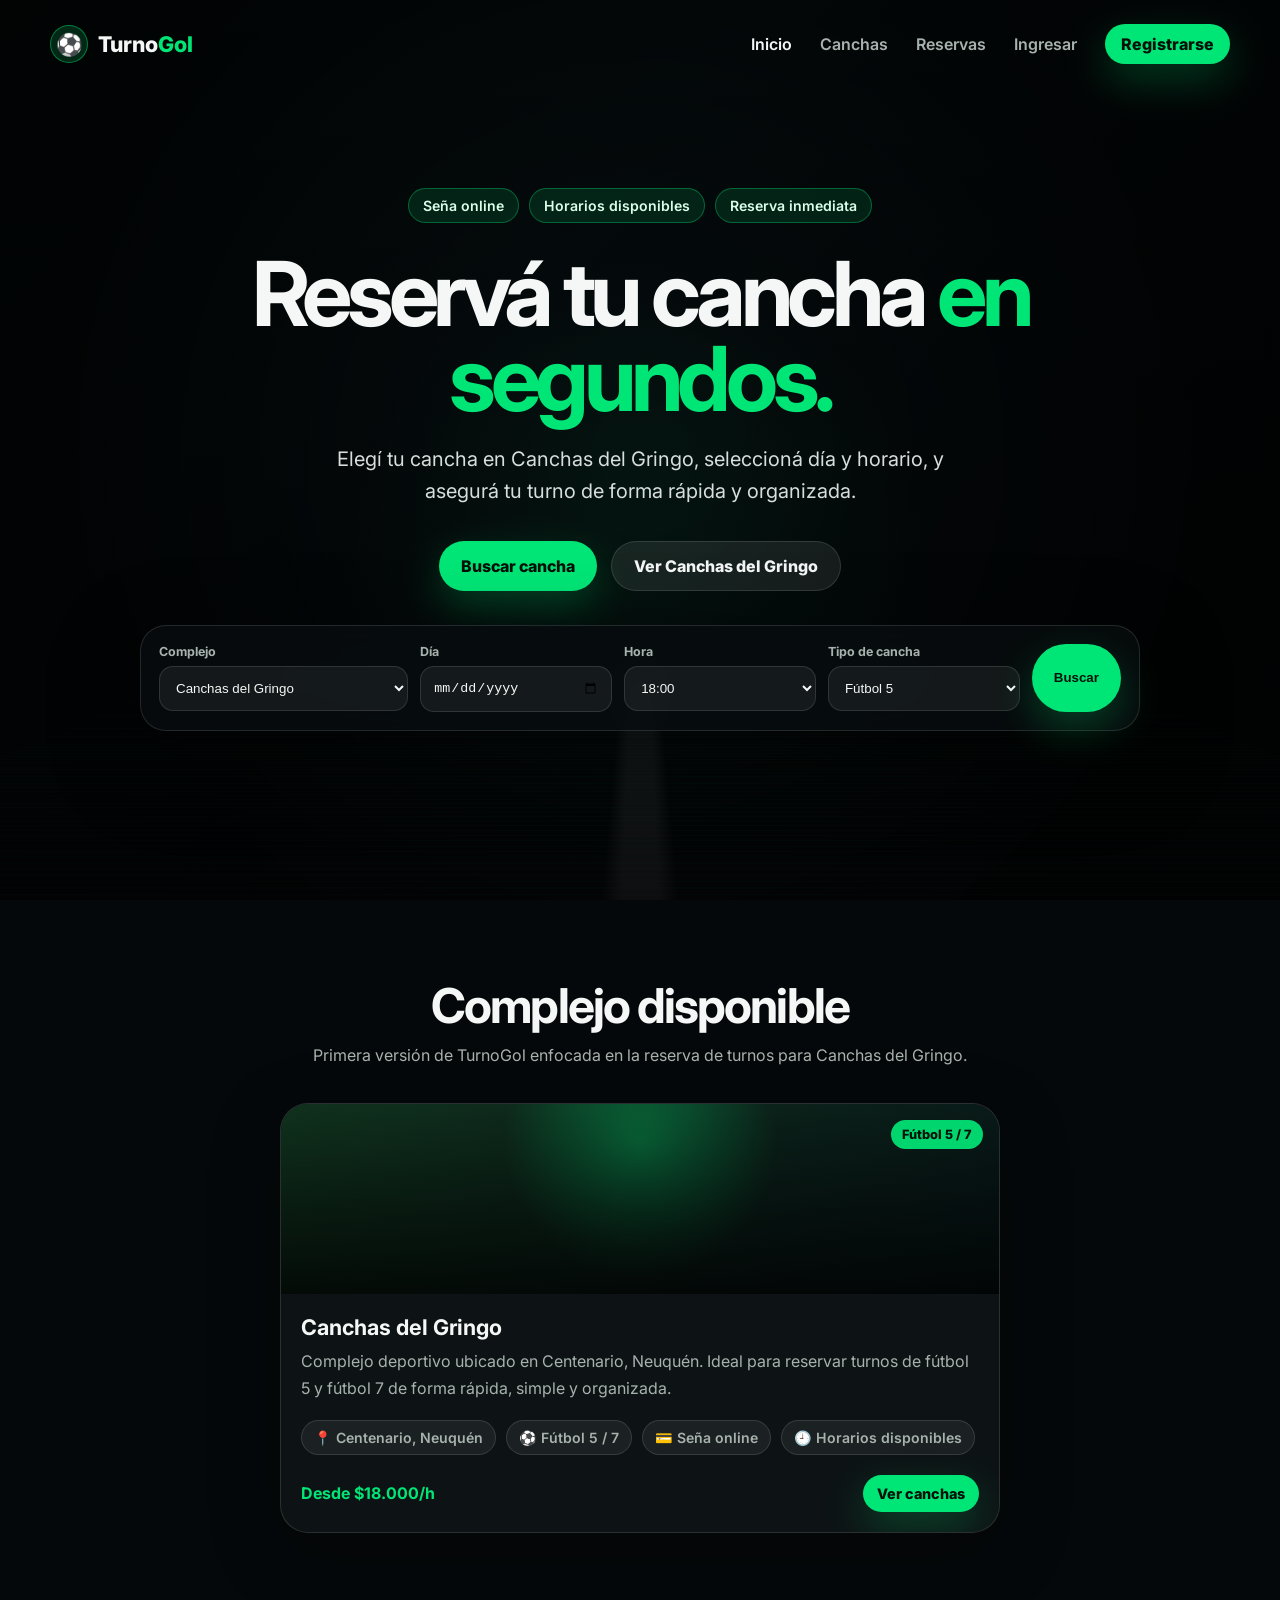
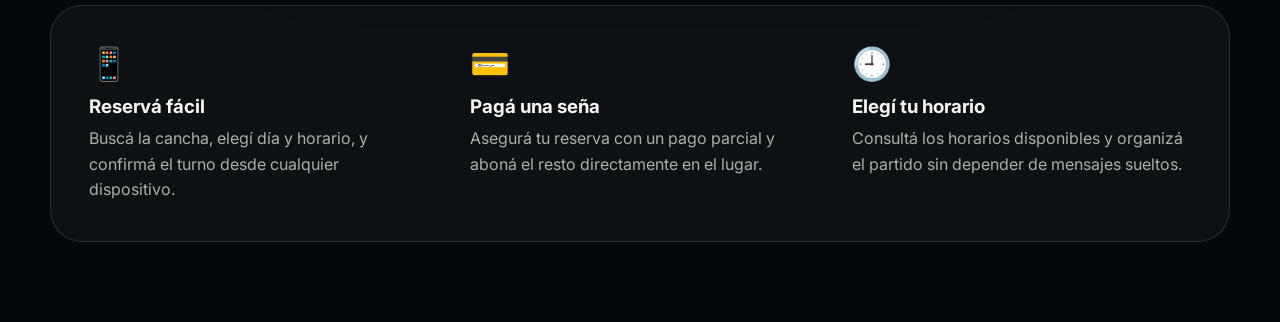
==== index.html @ 286bdc28 "Primer commit" ====
<!DOCTYPE html>
<html lang="es">
<head>
  <meta charset="UTF-8" />
  <meta name="viewport" content="width=device-width, initial-scale=1.0" />

  <title>TurnoGol | Reservá tu cancha</title>

  <link rel="stylesheet" href="css/style.css"/>
</head>
<body>

  <header class="hero">
    <nav class="navbar">
      <a href="index.html" class="logo">
        <span class="logo-icon">⚽</span>
        <span>Turno<span>Gol</span></span>
      </a>

      <button class="menu-btn" id="menuBtn" aria-label="Abrir menú">
        ☰
      </button>

      <ul class="nav-links" id="navLinks">
        <li><a href="index.html" class="active">Inicio</a></li>
        <li><a href="#complejos">Canchas</a></li>
        <li><a href="#reservas">Reservas</a></li>
        <li><a href="#">Ingresar</a></li>
        <li><a href="#" class="btn btn-small">Registrarse</a></li>
      </ul>
    </nav>

    <section class="hero-content">
      <div class="chips">
        <span>Seña online</span>
        <span>Horarios disponibles</span>
        <span>Reserva inmediata</span>
      </div>

      <h1>Reservá tu cancha <span>en segundos.</span></h1>

      <p>
        Elegí tu cancha en Canchas del Gringo, seleccioná día y horario,
        y asegurá tu turno de forma rápida y organizada.
      </p>

      <div class="hero-actions">
        <a href="#busqueda" class="btn">Buscar cancha</a>
        <a href="complejo.html" class="btn btn-secondary">Ver Canchas del Gringo</a>
      </div>

      <form class="search-card" id="busqueda">
        <label>
          Complejo
          <select>
            <option>Canchas del Gringo</option>
          </select>
        </label>

        <label>
          Día
          <input type="date" />
        </label>

        <label>
          Hora
          <select>
            <option>18:00</option>
            <option>19:00</option>
            <option>20:00</option>
            <option>21:00</option>
            <option>22:00</option>
          </select>
        </label>

        <label>
          Tipo de cancha
          <select>
            <option>Fútbol 5</option>
            <option>Fútbol 7</option>
          </select>
        </label>

        <button type="submit" class="btn">Buscar</button>
      </form>
    </section>
  </header>

  <main>

    <section class="section" id="complejos">
      <div class="section-title">
        <h2>Complejo disponible</h2>
        <p>
          Primera versión de TurnoGol enfocada en la reserva de turnos para Canchas del Gringo.
        </p>
      </div>

      <div class="single-complex">
        <article class="complex-card featured-complex">
          <div class="card-img card-img-1">
            <span>Fútbol 5 / 7</span>
          </div>

          <div class="card-body">
            <h3>Canchas del Gringo</h3>

            <p>
              Complejo deportivo ubicado en Centenario, Neuquén. Ideal para reservar
              turnos de fútbol 5 y fútbol 7 de forma rápida, simple y organizada.
            </p>

            <div class="complex-highlights">
              <span>📍 Centenario, Neuquén</span>
              <span>⚽ Fútbol 5 / 7</span>
              <span>💳 Seña online</span>
              <span>🕘 Horarios disponibles</span>
            </div>

            <div class="card-footer">
              <strong>Desde $18.000/h</strong>
              <a href="complejo.html" class="btn btn-card">Ver canchas</a>
            </div>
          </div>
        </article>
      </div>
    </section>

    <section class="benefits" id="reservas">
      <article>
        <span>📱</span>
        <h3>Reservá fácil</h3>
        <p>
          Buscá la cancha, elegí día y horario, y confirmá el turno desde cualquier dispositivo.
        </p>
      </article>

      <article>
        <span>💳</span>
        <h3>Pagá una seña</h3>
        <p>
          Asegurá tu reserva con un pago parcial y aboná el resto directamente en el lugar.
        </p>
      </article>

      <article>
        <span>🕘</span>
        <h3>Elegí tu horario</h3>
        <p>
          Consultá los horarios disponibles y organizá el partido sin depender de mensajes sueltos.
        </p>
      </article>
    </section>

  </main>

  <script src="js/app.js"></script>
</body>
</html>
---- css/style.css ----
@import url('https://fonts.googleapis.com/css2?family=Inter:wght@400;500;600;700;800&display=swap');

:root {
  --bg: #05080a;
  --panel-solid: #0d1315;
  --green: #00e676;
  --white: #f5f7f6;
  --muted: #a8b2ad;
  --border: rgba(255,255,255,0.12);
}

* {
  margin: 0;
  padding: 0;
  box-sizing: border-box;
}

html {
  scroll-behavior: smooth;
}

body {
  font-family: 'Inter', system-ui, sans-serif;
  color: var(--white);
  background: var(--bg);
}

a {
  color: inherit;
  text-decoration: none;
}

/* ============================= */
/* HERO / HOME */
/* ============================= */

.hero {
  min-height: 100vh;
  position: relative;
  overflow: hidden;
  background:
    linear-gradient(180deg, rgba(5,8,10,0.45), rgba(5,8,10,0.98)),
    radial-gradient(circle at center 65%, rgba(0,230,118,0.28), transparent 35%),
    linear-gradient(135deg, #06100b 0%, #071417 35%, #020405 100%);
}

.hero::before {
  content: "";
  position: absolute;
  inset: 0;
  background:
    linear-gradient(
      90deg,
      transparent 48%,
      rgba(255,255,255,0.18) 49%,
      rgba(255,255,255,0.18) 51%,
      transparent 52%
    ),
    repeating-linear-gradient(
      0deg,
      rgba(0,230,118,0.08) 0 2px,
      transparent 2px 10px
    );
  opacity: .45;
  transform: perspective(800px) rotateX(62deg) translateY(230px) scale(1.5);
  transform-origin: bottom;
}

.hero::after {
  content: "";
  position: absolute;
  inset: 0;
  background: radial-gradient(circle at center, transparent 0%, rgba(0,0,0,0.62) 72%);
  pointer-events: none;
}

/* ============================= */
/* NAVBAR */
/* ============================= */

.navbar {
  position: relative;
  z-index: 2;
  width: min(1180px, calc(100% - 32px));
  margin: 0 auto;
  padding: 24px 0;
  display: flex;
  align-items: center;
  justify-content: space-between;
}

.logo {
  display: flex;
  align-items: center;
  gap: 10px;
  font-weight: 800;
  font-size: 1.35rem;
}

.logo span span {
  color: var(--green);
}

.logo-icon {
  display: grid;
  place-items: center;
  width: 38px;
  height: 38px;
  background: rgba(0,230,118,0.16);
  border: 1px solid rgba(0,230,118,0.45);
  border-radius: 999px;
}

.nav-links {
  display: flex;
  align-items: center;
  gap: 28px;
  list-style: none;
  font-weight: 600;
  color: var(--muted);
}

.nav-links a:hover,
.nav-links .active {
  color: var(--white);
}

.menu-btn {
  display: none;
  border: none;
  background: rgba(255,255,255,0.08);
  color: var(--white);
  border-radius: 10px;
  padding: 10px 12px;
  font-size: 1.2rem;
  cursor: pointer;
}

/* ============================= */
/* CONTENIDO HERO */
/* ============================= */

.hero-content {
  position: relative;
  z-index: 2;
  width: min(1080px, calc(100% - 32px));
  margin: 0 auto;
  padding: 100px 0 80px;
  text-align: center;
}

.chips {
  display: flex;
  justify-content: center;
  flex-wrap: wrap;
  gap: 10px;
  margin-bottom: 28px;
}

.chips span {
  padding: 8px 14px;
  border: 1px solid rgba(0,230,118,0.35);
  background: rgba(0,230,118,0.12);
  color: #d9ffe9;
  border-radius: 999px;
  font-size: 0.88rem;
  font-weight: 600;
}

h1 {
  font-size: clamp(2.4rem, 7vw, 5.8rem);
  line-height: 0.95;
  letter-spacing: -0.06em;
  max-width: 900px;
  margin: 0 auto 22px;
}

h1 span {
  color: var(--green);
}

.hero-content > p {
  max-width: 680px;
  margin: 0 auto;
  color: #d7dedb;
  font-size: clamp(1rem, 2vw, 1.25rem);
  line-height: 1.6;
}

.hero-actions {
  display: flex;
  justify-content: center;
  gap: 14px;
  margin: 34px 0;
  flex-wrap: wrap;
}

/* ============================= */
/* BOTONES */
/* ============================= */

.btn {
  display: inline-flex;
  align-items: center;
  justify-content: center;
  border: none;
  cursor: pointer;
  background: var(--green);
  color: #031007;
  font-weight: 800;
  border-radius: 999px;
  padding: 14px 22px;
  box-shadow: 0 16px 40px rgba(0,230,118,0.24);
  transition: transform .2s ease, background .2s ease;
}

.btn:hover {
  transform: translateY(-2px);
  background: #32ff96;
}

.btn-secondary {
  background: rgba(255,255,255,0.08);
  color: var(--white);
  border: 1px solid var(--border);
  box-shadow: none;
}

.btn-small {
  padding: 10px 16px;
}

.btn-card {
  padding: 10px 14px;
  font-size: 0.9rem;
  white-space: nowrap;
}

.full-btn {
  width: 100%;
}

/* ============================= */
/* BUSCADOR HOME */
/* ============================= */

.search-card {
  width: min(1000px, 100%);
  margin: 0 auto;
  padding: 18px;
  display: grid;
  grid-template-columns: 1.3fr 1fr 1fr 1fr auto;
  gap: 12px;
  background: rgba(8, 13, 15, 0.82);
  backdrop-filter: blur(16px);
  border: 1px solid var(--border);
  border-radius: 26px;
  box-shadow: 0 28px 90px rgba(0,0,0,0.42);
}

.search-card label {
  text-align: left;
  font-size: 0.78rem;
  color: var(--muted);
  font-weight: 700;
}

.search-card input,
.search-card select {
  width: 100%;
  margin-top: 7px;
  padding: 13px 12px;
  border-radius: 14px;
  border: 1px solid var(--border);
  background: rgba(255,255,255,0.06);
  color: var(--white);
  outline: none;
}

.search-card option {
  color: #111;
}

/* ============================= */
/* SECCIONES GENERALES */
/* ============================= */

.section {
  width: min(1180px, calc(100% - 32px));
  margin: 0 auto;
  padding: 76px 0 38px;
}

.section-title {
  text-align: center;
  margin-bottom: 34px;
}

.section-title h2 {
  font-size: clamp(2rem, 4vw, 3rem);
  letter-spacing: -0.04em;
}

.section-title p {
  margin-top: 8px;
  color: var(--muted);
  line-height: 1.6;
}

/* ============================= */
/* CARD COMPLEJO HOME */
/* ============================= */

.cards {
  display: grid;
  grid-template-columns: repeat(3, 1fr);
  gap: 22px;
}

.single-complex {
  width: min(720px, 100%);
  margin: 0 auto;
}

.complex-card {
  overflow: hidden;
  background: var(--panel-solid);
  border: 1px solid var(--border);
  border-radius: 28px;
  box-shadow: 0 20px 70px rgba(0,0,0,0.28);
}

.card-img {
  min-height: 190px;
  position: relative;
  background:
    linear-gradient(180deg, transparent, rgba(0,0,0,0.75)),
    radial-gradient(circle at 50% 20%, rgba(0,230,118,0.35), transparent 35%),
    linear-gradient(135deg, #10321d, #071417);
}

.card-img-2 {
  background: linear-gradient(135deg, #091f34, #0d301c);
}

.card-img-3 {
  background: linear-gradient(135deg, #19310d, #10171a);
}

.card-img span {
  position: absolute;
  top: 16px;
  right: 16px;
  background: rgba(0,230,118,0.92);
  color: #041008;
  padding: 7px 11px;
  border-radius: 999px;
  font-size: 0.8rem;
  font-weight: 800;
}

.card-body {
  padding: 20px;
}

.card-body h3 {
  font-size: 1.35rem;
  margin-bottom: 7px;
}

.card-body p {
  color: var(--muted);
}

.featured-complex .card-body p {
  line-height: 1.7;
  margin-top: 8px;
}

.complex-highlights {
  display: flex;
  flex-wrap: wrap;
  gap: 10px;
  margin: 18px 0 6px;
}

.complex-highlights span {
  padding: 8px 12px;
  border-radius: 999px;
  background: rgba(255,255,255,0.06);
  border: 1px solid var(--border);
  color: var(--muted);
  font-size: .88rem;
  font-weight: 600;
}

.card-footer {
  margin-top: 20px;
  display: flex;
  align-items: center;
  justify-content: space-between;
  gap: 12px;
}

.card-footer strong {
  color: var(--green);
}

/* ============================= */
/* BENEFICIOS */
/* ============================= */

.benefits {
  width: min(1180px, calc(100% - 32px));
  margin: 34px auto 80px;
  padding: 28px;
  display: grid;
  grid-template-columns: repeat(3, 1fr);
  gap: 22px;
  background: rgba(255,255,255,0.04);
  border: 1px solid var(--border);
  border-radius: 32px;
}

.benefits article {
  padding: 10px;
}

.benefits span {
  font-size: 2rem;
}

.benefits h3 {
  margin: 12px 0 8px;
}

.benefits p {
  color: var(--muted);
  line-height: 1.6;
}

/* ============================= */
/* HEADER PÁGINAS INTERNAS */
/* ============================= */

.page-header {
  background: rgba(5, 8, 10, 0.96);
  border-bottom: 1px solid var(--border);
}

/* ============================= */
/* PÁGINA DETALLE DEL COMPLEJO */
/* ============================= */

.complex-page {
  background:
    radial-gradient(circle at top right, rgba(0,230,118,0.16), transparent 32%),
    var(--bg);
  min-height: 100vh;
}

.complex-hero {
  width: min(1180px, calc(100% - 32px));
  margin: 0 auto;
  padding: 70px 0 48px;
  display: grid;
  grid-template-columns: 1.1fr .9fr;
  gap: 34px;
  align-items: center;
}

.complex-info h1 {
  font-size: clamp(2.6rem, 6vw, 5rem);
  line-height: .95;
  letter-spacing: -0.06em;
  margin: 18px 0 20px;
}

.complex-info p {
  color: #d7dedb;
  line-height: 1.7;
  max-width: 680px;
  font-size: 1.05rem;
}

.tag {
  display: inline-flex;
  padding: 8px 14px;
  border-radius: 999px;
  background: rgba(0,230,118,0.12);
  border: 1px solid rgba(0,230,118,0.35);
  color: #d9ffe9;
  font-weight: 700;
  font-size: .88rem;
}

.complex-meta {
  display: flex;
  flex-wrap: wrap;
  gap: 12px;
  margin: 26px 0;
}

.complex-meta span {
  background: rgba(255,255,255,0.06);
  border: 1px solid var(--border);
  color: var(--muted);
  padding: 10px 14px;
  border-radius: 999px;
  font-weight: 600;
}

.complex-actions {
  display: flex;
  gap: 14px;
  flex-wrap: wrap;
}

.complex-photo {
  min-height: 420px;
  position: relative;
  border-radius: 34px;
  overflow: hidden;
  border: 1px solid var(--border);
  background:
    linear-gradient(180deg, transparent, rgba(0,0,0,0.78)),
    radial-gradient(circle at center, rgba(0,230,118,0.25), transparent 38%),
    linear-gradient(135deg, #10321d, #071417 55%, #020405);
  box-shadow: 0 28px 90px rgba(0,0,0,0.42);
}

.complex-photo::before {
  content: "";
  position: absolute;
  inset: 0;
  background:
    linear-gradient(
      90deg,
      transparent 48%,
      rgba(255,255,255,0.28) 49%,
      rgba(255,255,255,0.28) 51%,
      transparent 52%
    ),
    repeating-linear-gradient(
      0deg,
      rgba(0,230,118,0.08) 0 2px,
      transparent 2px 12px
    );
  transform: perspective(700px) rotateX(58deg) translateY(140px) scale(1.4);
  transform-origin: bottom;
  opacity: .65;
}

.photo-badge {
  position: absolute;
  left: 22px;
  bottom: 22px;
  z-index: 2;
  padding: 14px 18px;
  border-radius: 20px;
  background: rgba(5,8,10,0.82);
  border: 1px solid var(--border);
  backdrop-filter: blur(14px);
  color: var(--muted);
}

.photo-badge strong {
  display: block;
  color: var(--green);
  font-size: 1.5rem;
  margin-top: 4px;
}

.complex-layout {
  width: min(1180px, calc(100% - 32px));
  margin: 0 auto;
  padding: 20px 0 80px;
  display: grid;
  grid-template-columns: 1fr 360px;
  gap: 28px;
  align-items: start;
}

.complex-main {
  display: grid;
  gap: 24px;
}

.info-card,
.booking-panel {
  background: rgba(255,255,255,0.045);
  border: 1px solid var(--border);
  border-radius: 28px;
  padding: 26px;
  box-shadow: 0 24px 70px rgba(0,0,0,0.22);
}

.info-card h2,
.booking-panel h2 {
  font-size: 1.6rem;
  margin-bottom: 16px;
  letter-spacing: -0.03em;
}

.info-card > p {
  color: var(--muted);
  line-height: 1.7;
}

.features-grid {
  display: grid;
  grid-template-columns: repeat(3, 1fr);
  gap: 18px;
  margin-top: 24px;
}

.features-grid article {
  background: rgba(255,255,255,0.045);
  border: 1px solid var(--border);
  border-radius: 22px;
  padding: 18px;
}

.features-grid span {
  font-size: 1.7rem;
}

.features-grid h3 {
  margin: 12px 0 8px;
}

.features-grid p {
  color: var(--muted);
  line-height: 1.5;
  font-size: .95rem;
}

.field-list {
  display: grid;
  gap: 14px;
}

.field-card {
  display: grid;
  grid-template-columns: 1fr auto auto;
  align-items: center;
  gap: 18px;
  padding: 18px;
  border-radius: 22px;
  background: rgba(255,255,255,0.045);
  border: 1px solid var(--border);
}

.field-card h3 {
  margin-bottom: 6px;
}

.field-card p {
  color: var(--muted);
}

.field-price {
  text-align: right;
}

.field-price strong {
  display: block;
  color: var(--green);
  font-size: 1.2rem;
}

.field-price span {
  color: var(--muted);
  font-size: .85rem;
}

.schedule-grid {
  display: grid;
  grid-template-columns: repeat(6, 1fr);
  gap: 12px;
}

.schedule-grid button {
  padding: 14px;
  border-radius: 16px;
  border: 1px solid rgba(0,230,118,0.35);
  background: rgba(0,230,118,0.11);
  color: #d9ffe9;
  font-weight: 800;
  cursor: pointer;
}

.schedule-grid button:hover {
  background: rgba(0,230,118,0.2);
}

.schedule-grid .disabled {
  opacity: .35;
  cursor: not-allowed;
  border-color: var(--border);
  background: rgba(255,255,255,0.04);
}

.small-note {
  margin-top: 14px;
  color: var(--muted);
  font-size: .9rem;
}

.booking-panel {
  position: sticky;
  top: 18px;
}

.booking-form {
  display: grid;
  gap: 16px;
}

.booking-form label {
  color: var(--muted);
  font-size: .84rem;
  font-weight: 700;
}

.booking-form input,
.booking-form select {
  width: 100%;
  margin-top: 8px;
  padding: 14px 12px;
  border-radius: 16px;
  border: 1px solid var(--border);
  background: rgba(255,255,255,0.06);
  color: var(--white);
  outline: none;
}

.booking-form option {
  color: #111;
}

.summary-box {
  display: grid;
  gap: 12px;
  padding: 16px;
  border-radius: 20px;
  background: rgba(0,230,118,0.08);
  border: 1px solid rgba(0,230,118,0.25);
}

.summary-box div {
  display: flex;
  justify-content: space-between;
  gap: 12px;
}

.summary-box span {
  color: var(--muted);
}

.summary-box strong {
  color: var(--green);
}

/* ============================= */
/* PÁGINA DE RESERVA */
/* ============================= */

.reserve-page {
  min-height: 100vh;
  background:
    radial-gradient(circle at top left, rgba(0,230,118,0.16), transparent 34%),
    var(--bg);
  padding-bottom: 80px;
}

.reserve-header {
  width: min(900px, calc(100% - 32px));
  margin: 0 auto;
  padding: 70px 0 34px;
  text-align: center;
}

.reserve-header h1 {
  font-size: clamp(2.5rem, 6vw, 4.8rem);
  line-height: .95;
  letter-spacing: -0.06em;
  margin: 18px 0;
}

.reserve-header p {
  color: var(--muted);
  line-height: 1.7;
  font-size: 1.05rem;
}

.reserve-layout {
  width: min(1180px, calc(100% - 32px));
  margin: 0 auto;
  display: grid;
  grid-template-columns: 1fr 360px;
  gap: 28px;
  align-items: start;
}

.reserve-form {
  display: grid;
  gap: 22px;
}

.form-card,
.reserve-summary {
  background: rgba(255,255,255,0.045);
  border: 1px solid var(--border);
  border-radius: 28px;
  padding: 26px;
  box-shadow: 0 24px 70px rgba(0,0,0,0.22);
}

.form-card h2,
.reserve-summary h2 {
  font-size: 1.5rem;
  margin-bottom: 18px;
  letter-spacing: -0.03em;
}

.form-grid {
  display: grid;
  grid-template-columns: repeat(2, 1fr);
  gap: 16px;
}

.form-grid label {
  color: var(--muted);
  font-size: .84rem;
  font-weight: 700;
}

.form-grid input,
.form-grid select {
  width: 100%;
  margin-top: 8px;
  padding: 14px 12px;
  border-radius: 16px;
  border: 1px solid var(--border);
  background: rgba(255,255,255,0.06);
  color: var(--white);
  outline: none;
}

.form-grid option {
  color: #111;
}

.form-grid input[readonly] {
  opacity: .85;
  cursor: not-allowed;
}

.reserve-summary {
  position: sticky;
  top: 18px;
}

.summary-line,
.summary-total {
  display: flex;
  justify-content: space-between;
  gap: 16px;
  padding: 16px 0;
  border-bottom: 1px solid var(--border);
}

.summary-line span,
.summary-total span {
  color: var(--muted);
}

.summary-line strong,
.summary-total strong {
  text-align: right;
}

.summary-total {
  margin-top: 8px;
  padding: 18px;
  border: 1px solid rgba(0,230,118,0.25);
  background: rgba(0,230,118,0.08);
  border-radius: 20px;
}

.summary-total strong {
  color: var(--green);
  font-size: 1.3rem;
}

.payment-box {
  margin-top: 18px;
  padding: 16px;
  border-radius: 20px;
  background: rgba(255,255,255,0.045);
  border: 1px solid var(--border);
  display: flex;
  gap: 12px;
  align-items: flex-start;
}

.payment-box span {
  font-size: 1.6rem;
}

.payment-box p {
  color: var(--muted);
  line-height: 1.5;
  font-size: .95rem;
}

/* ============================= */
/* RESPONSIVE */
/* ============================= */

@media (max-width: 960px) {
  .complex-hero,
  .complex-layout,
  .reserve-layout {
    grid-template-columns: 1fr;
  }

  .booking-panel,
  .reserve-summary {
    position: static;
  }

  .features-grid,
  .field-card,
  .schedule-grid,
  .form-grid {
    grid-template-columns: 1fr;
  }

  .field-price {
    text-align: left;
  }

  .complex-photo {
    min-height: 300px;
  }
}

@media (max-width: 860px) {
  .menu-btn {
    display: block;
  }

  .nav-links {
    display: none;
    position: absolute;
    top: 78px;
    right: 0;
    width: min(320px, 100%);
    padding: 18px;
    background: rgba(5,8,10,0.96);
    border: 1px solid var(--border);
    border-radius: 20px;
    flex-direction: column;
    align-items: flex-start;
  }

  .nav-links.open {
    display: flex;
  }

  .search-card,
  .cards,
  .benefits {
    grid-template-columns: 1fr;
  }

  .search-card {
    border-radius: 22px;
  }

  .hero-content {
    padding-top: 70px;
  }

  .card-footer {
    flex-direction: column;
    align-items: flex-start;
  }

  .btn-card {
    width: 100%;
  }
}
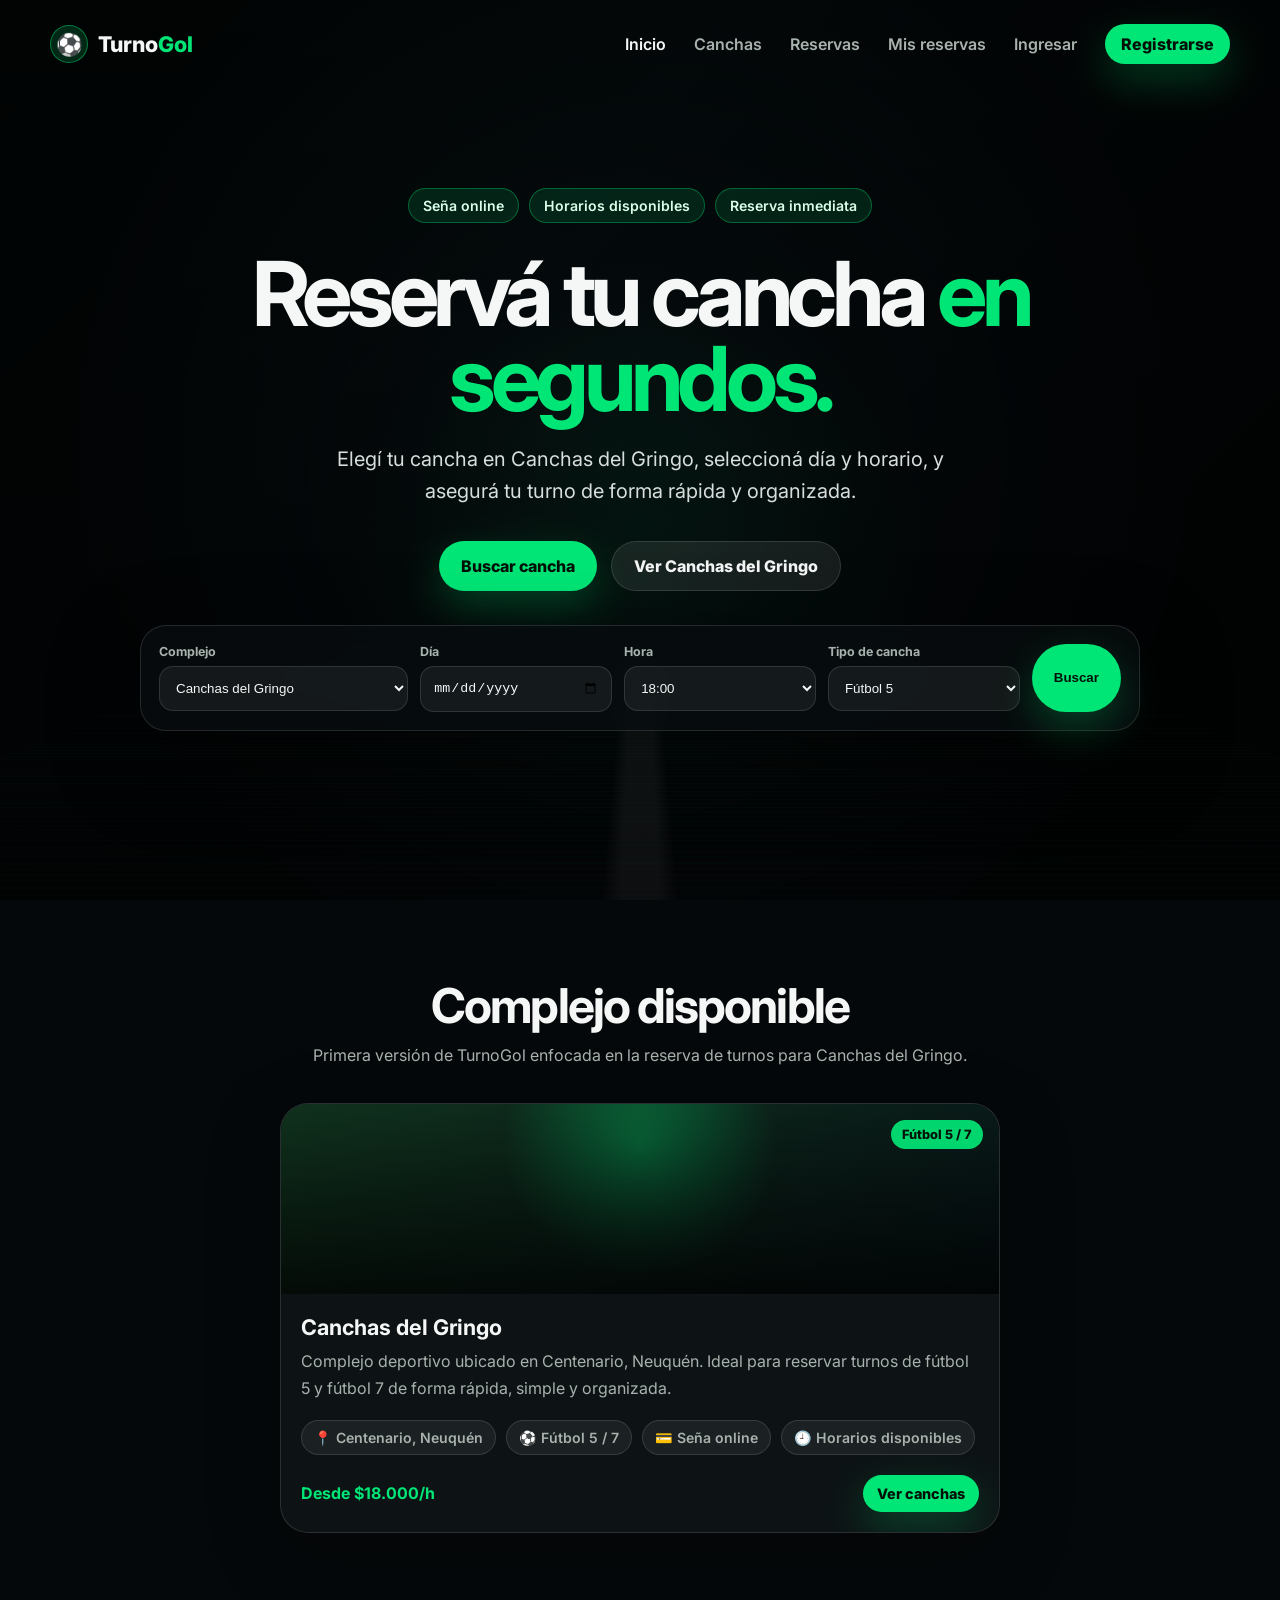
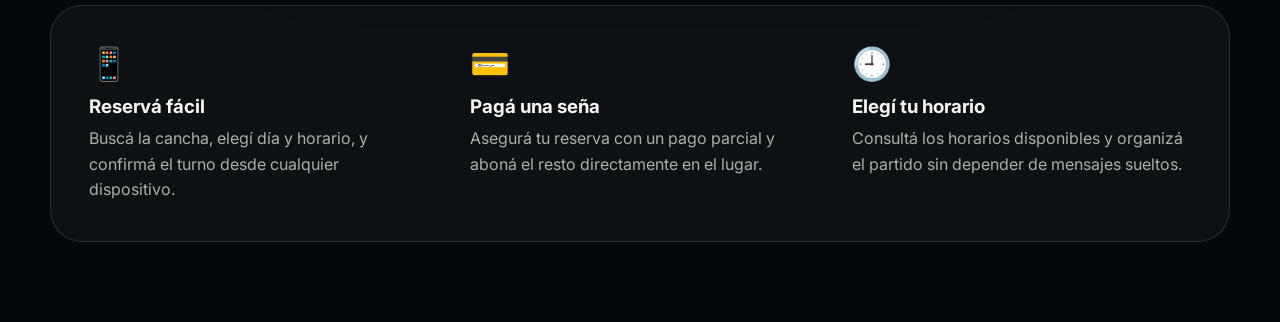
==== commit 8ad47701: "agregue reservas y relacionadas" ====
--- a/index.html
+++ b/index.html
@@ -25,6 +25,7 @@
         <li><a href="index.html" class="active">Inicio</a></li>
         <li><a href="#complejos">Canchas</a></li>
         <li><a href="#reservas">Reservas</a></li>
+        <li><a href="mis-reservas.html">Mis reservas</a></li>
         <li><a href="#">Ingresar</a></li>
         <li><a href="#" class="btn btn-small">Registrarse</a></li>
       </ul>
--- a/css/style.css
+++ b/css/style.css
@@ -992,4 +992,420 @@
   .btn-card {
     width: 100%;
   }
+}
+
+/* ============================= */
+/* PÁGINA DE CONFIRMACIÓN */
+/* ============================= */
+
+.confirmation-page {
+  min-height: 100vh;
+  display: grid;
+  place-items: center;
+  padding: 60px 16px;
+  background:
+    radial-gradient(circle at top, rgba(0,230,118,0.18), transparent 36%),
+    var(--bg);
+}
+
+.confirmation-card {
+  width: min(760px, 100%);
+  text-align: center;
+  padding: 42px;
+  border-radius: 34px;
+  background: rgba(255,255,255,0.045);
+  border: 1px solid var(--border);
+  box-shadow: 0 30px 90px rgba(0,0,0,0.32);
+}
+
+.success-icon {
+  width: 74px;
+  height: 74px;
+  margin: 0 auto 22px;
+  display: grid;
+  place-items: center;
+  border-radius: 999px;
+  background: rgba(0,230,118,0.15);
+  border: 1px solid rgba(0,230,118,0.45);
+  color: var(--green);
+  font-size: 2.4rem;
+  font-weight: 900;
+}
+
+.confirmation-card h1 {
+  font-size: clamp(2.2rem, 5vw, 4rem);
+  line-height: .95;
+  letter-spacing: -0.05em;
+  margin: 18px 0;
+}
+
+.confirmation-card > p {
+  max-width: 580px;
+  margin: 0 auto 26px;
+  color: var(--muted);
+  line-height: 1.7;
+}
+
+.confirmation-summary {
+  display: grid;
+  gap: 12px;
+  margin: 28px 0;
+  text-align: left;
+}
+
+.confirmation-summary div {
+  display: flex;
+  justify-content: space-between;
+  gap: 16px;
+  padding: 16px;
+  border-radius: 18px;
+  background: rgba(255,255,255,0.045);
+  border: 1px solid var(--border);
+}
+
+.confirmation-summary span {
+  color: var(--muted);
+}
+
+.confirmation-summary strong {
+  text-align: right;
+}
+
+.status-ok {
+  color: var(--green);
+}
+
+.confirmation-actions {
+  display: flex;
+  justify-content: center;
+  flex-wrap: wrap;
+  gap: 14px;
+}
+
+@media (max-width: 620px) {
+  .confirmation-card {
+    padding: 28px 18px;
+  }
+
+  .confirmation-summary div {
+    flex-direction: column;
+    gap: 6px;
+  }
+
+  .confirmation-summary strong {
+    text-align: left;
+  }
+}
+
+/* ============================= */
+/* MIS RESERVAS */
+/* ============================= */
+
+.my-reservations-page {
+  min-height: 100vh;
+  background:
+    radial-gradient(circle at top right, rgba(0,230,118,0.16), transparent 34%),
+    var(--bg);
+  padding-bottom: 80px;
+}
+
+.my-reservations-header {
+  width: min(900px, calc(100% - 32px));
+  margin: 0 auto;
+  padding: 70px 0 34px;
+  text-align: center;
+}
+
+.my-reservations-header h1 {
+  font-size: clamp(2.5rem, 6vw, 4.8rem);
+  line-height: .95;
+  letter-spacing: -0.06em;
+  margin: 18px 0;
+}
+
+.my-reservations-header p {
+  color: var(--muted);
+  line-height: 1.7;
+  font-size: 1.05rem;
+}
+
+.reservations-container {
+  width: min(980px, calc(100% - 32px));
+  margin: 0 auto;
+}
+
+.reservations-list {
+  display: grid;
+  gap: 18px;
+}
+
+.reservation-card {
+  padding: 24px;
+  border-radius: 28px;
+  background: rgba(255,255,255,0.045);
+  border: 1px solid var(--border);
+  box-shadow: 0 24px 70px rgba(0,0,0,0.22);
+}
+
+.reservation-card-header {
+  display: flex;
+  justify-content: space-between;
+  gap: 16px;
+  align-items: flex-start;
+  margin-bottom: 18px;
+}
+
+.reservation-card-header h2 {
+  font-size: 1.4rem;
+  letter-spacing: -0.03em;
+}
+
+.reservation-status {
+  padding: 8px 12px;
+  border-radius: 999px;
+  background: rgba(0,230,118,0.12);
+  border: 1px solid rgba(0,230,118,0.35);
+  color: var(--green);
+  font-weight: 800;
+  font-size: .85rem;
+  white-space: nowrap;
+}
+
+.reservation-grid {
+  display: grid;
+  grid-template-columns: repeat(3, 1fr);
+  gap: 14px;
+}
+
+.reservation-item {
+  padding: 14px;
+  border-radius: 18px;
+  background: rgba(255,255,255,0.04);
+  border: 1px solid var(--border);
+}
+
+.reservation-item span {
+  display: block;
+  color: var(--muted);
+  font-size: .84rem;
+  margin-bottom: 6px;
+}
+
+.reservation-item strong {
+  display: block;
+  color: var(--white);
+}
+
+.empty-reservations {
+  text-align: center;
+  padding: 42px;
+  border-radius: 28px;
+  background: rgba(255,255,255,0.045);
+  border: 1px solid var(--border);
+}
+
+.empty-reservations h2 {
+  margin-bottom: 10px;
+}
+
+.empty-reservations p {
+  color: var(--muted);
+  line-height: 1.6;
+}
+
+.reservations-actions {
+  display: flex;
+  justify-content: center;
+  flex-wrap: wrap;
+  gap: 14px;
+  margin-top: 28px;
+}
+
+@media (max-width: 760px) {
+  .reservation-card-header {
+    flex-direction: column;
+  }
+
+  .reservation-grid {
+    grid-template-columns: 1fr;
+  }
+}
+
+/* ============================= */
+/* PANEL DEL DUEÑO */
+/* ============================= */
+
+.owner-page {
+  min-height: 100vh;
+  background:
+    radial-gradient(circle at top left, rgba(0,230,118,0.16), transparent 34%),
+    var(--bg);
+  padding-bottom: 80px;
+}
+
+.owner-header {
+  width: min(980px, calc(100% - 32px));
+  margin: 0 auto;
+  padding: 70px 0 34px;
+  text-align: center;
+}
+
+.owner-header h1 {
+  font-size: clamp(2.3rem, 6vw, 4.8rem);
+  line-height: .95;
+  letter-spacing: -0.06em;
+  margin: 18px 0;
+}
+
+.owner-header p {
+  color: var(--muted);
+  line-height: 1.7;
+  font-size: 1.05rem;
+}
+
+.owner-stats {
+  width: min(1180px, calc(100% - 32px));
+  margin: 0 auto 24px;
+  display: grid;
+  grid-template-columns: repeat(3, 1fr);
+  gap: 18px;
+}
+
+.owner-stats article {
+  padding: 22px;
+  border-radius: 24px;
+  background: rgba(255,255,255,0.045);
+  border: 1px solid var(--border);
+  box-shadow: 0 24px 70px rgba(0,0,0,0.22);
+}
+
+.owner-stats span {
+  display: block;
+  color: var(--muted);
+  margin-bottom: 8px;
+  font-weight: 700;
+}
+
+.owner-stats strong {
+  color: var(--green);
+  font-size: 2rem;
+}
+
+.owner-panel {
+  width: min(1180px, calc(100% - 32px));
+  margin: 0 auto;
+  padding: 26px;
+  border-radius: 30px;
+  background: rgba(255,255,255,0.045);
+  border: 1px solid var(--border);
+  box-shadow: 0 24px 70px rgba(0,0,0,0.22);
+}
+
+.owner-panel-header {
+  display: flex;
+  justify-content: space-between;
+  gap: 18px;
+  align-items: center;
+  margin-bottom: 22px;
+}
+
+.owner-panel-header h2 {
+  font-size: 1.6rem;
+  letter-spacing: -0.03em;
+}
+
+.owner-panel-header p {
+  color: var(--muted);
+  margin-top: 6px;
+}
+
+.owner-reservations-list {
+  display: grid;
+  gap: 16px;
+}
+
+.owner-reservation-card {
+  display: grid;
+  grid-template-columns: 1fr auto;
+  gap: 18px;
+  padding: 20px;
+  border-radius: 22px;
+  background: rgba(255,255,255,0.045);
+  border: 1px solid var(--border);
+}
+
+.owner-reservation-card h3 {
+  margin-bottom: 8px;
+}
+
+.owner-reservation-card p {
+  color: var(--muted);
+  line-height: 1.6;
+}
+
+.owner-reservation-data {
+  display: flex;
+  flex-wrap: wrap;
+  gap: 10px;
+  margin-top: 14px;
+}
+
+.owner-reservation-data span {
+  padding: 8px 12px;
+  border-radius: 999px;
+  background: rgba(255,255,255,0.055);
+  border: 1px solid var(--border);
+  color: var(--muted);
+  font-size: .86rem;
+  font-weight: 600;
+}
+
+.owner-money {
+  text-align: right;
+}
+
+.owner-money strong {
+  display: block;
+  color: var(--green);
+  font-size: 1.3rem;
+  margin-bottom: 6px;
+}
+
+.owner-money span {
+  color: var(--muted);
+  font-size: .9rem;
+}
+
+.owner-empty {
+  text-align: center;
+  padding: 42px;
+  border-radius: 24px;
+  background: rgba(255,255,255,0.04);
+  border: 1px solid var(--border);
+}
+
+.owner-empty h2 {
+  margin-bottom: 10px;
+}
+
+.owner-empty p {
+  color: var(--muted);
+  line-height: 1.6;
+}
+
+@media (max-width: 860px) {
+  .owner-stats {
+    grid-template-columns: 1fr;
+  }
+
+  .owner-panel-header,
+  .owner-reservation-card {
+    grid-template-columns: 1fr;
+    flex-direction: column;
+    align-items: flex-start;
+  }
+
+  .owner-money {
+    text-align: left;
+  }
 }
